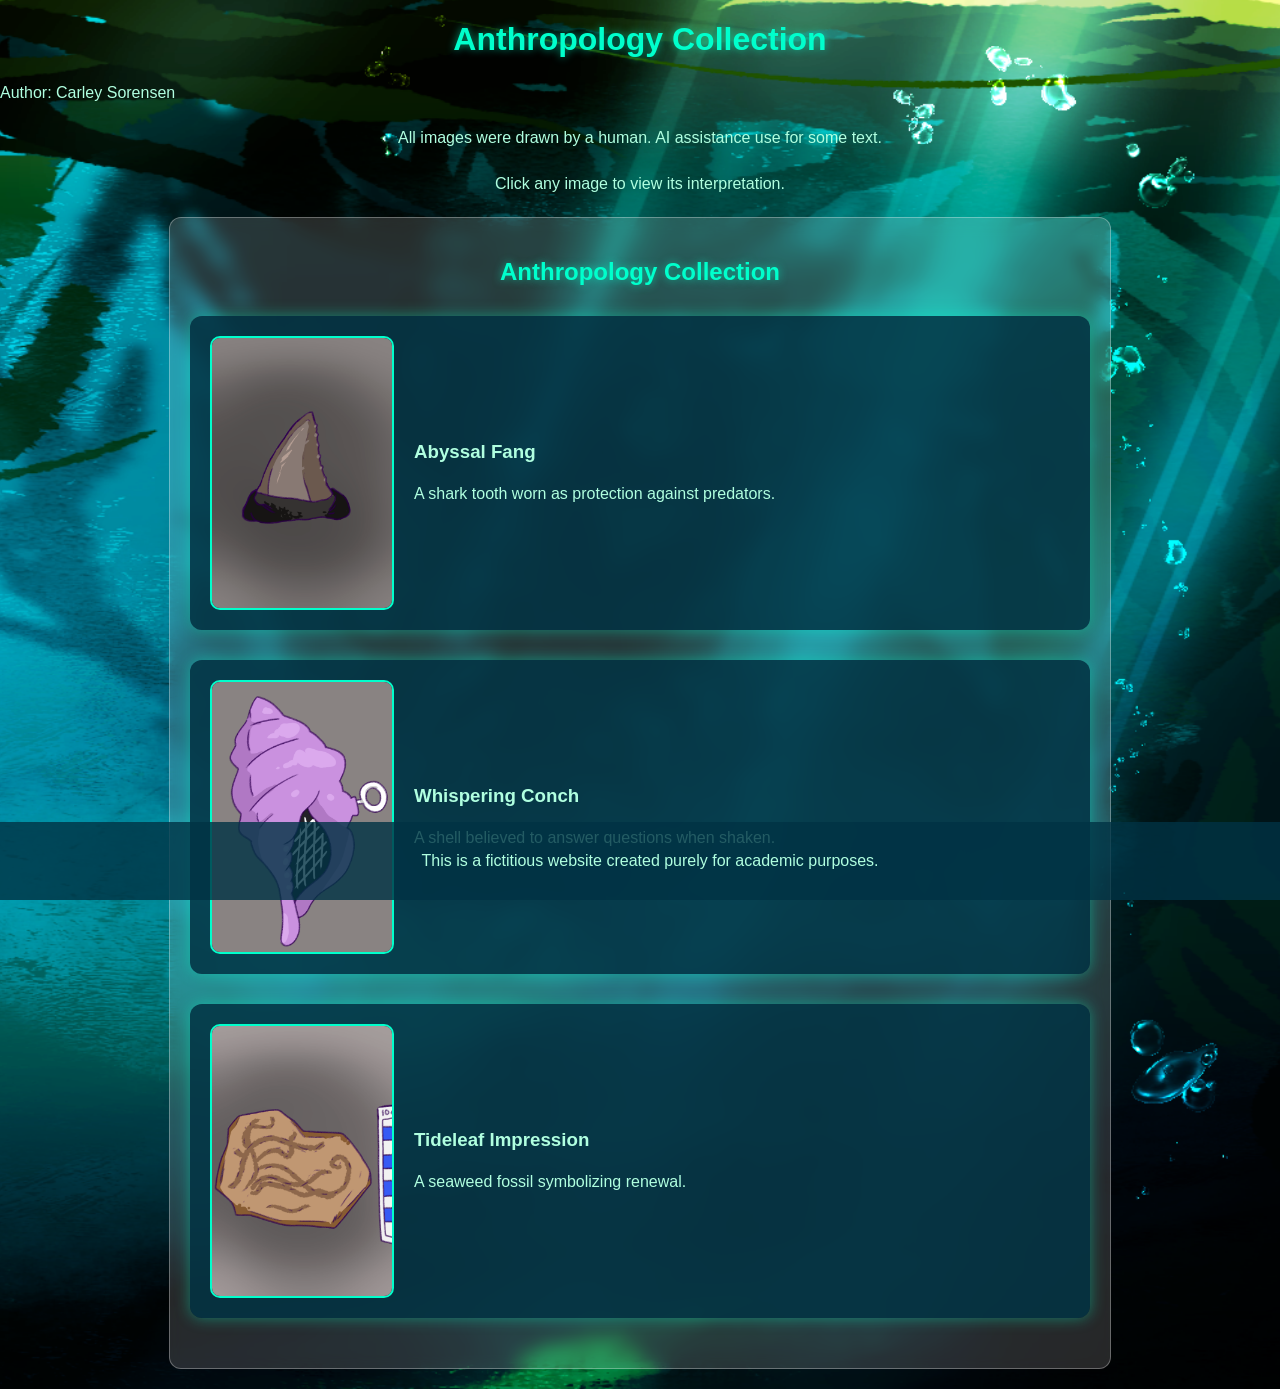
==== html/anthropology.html @ e2dc2553 "Add files via upload" ====
<!DOCTYPE html>
<html lang="en">
<head>
    <meta charset="UTF-8">
    <meta name="viewport" content="width=device-width, initial-scale=1.0">
    <meta name="author" content="Carley Sorensen">
    <meta name="robots" content="noindex, nofollow">
    <title>AquaAncient Museum - Anthropology</title>
    <link rel="stylesheet" href="../css/style.css">
</head>

<body>
<header>
    <h1>Anthropology Collection</h1>
    <p class="author">Author: Carley Sorensen</p>
</header>

<main>

<p class="ai-note" style="text-align:center; margin:20px;">
    All images were drawn by a human. AI assistance use for some text.
</p>

<p style="text-align:center; margin-bottom:20px;">
    Click any image to view its interpretation.
</p>

<section class="content-box">
    <h2>Anthropology Collection</h2>

    <div class="staff-profile">
        <img src="../images/collections/Artifacts2.png"
             alt="Prehistoric shark tooth"
             class="open-modal"
             data-modal-target="#modal-text-fang">
        <div>
            <h3>Abyssal Fang</h3>
            <p>A shark tooth worn as protection against predators.</p>
        </div>
    </div>

    <div class="staff-profile">
        <img src="../images/collections/Artifacts3.png"
             alt="Ammonite shell conch"
             class="open-modal"
             data-modal-target="#modal-text-conch">
        <div>
            <h3>Whispering Conch</h3>
            <p>A shell believed to answer questions when shaken.</p>
        </div>
    </div>

    <div class="staff-profile">
        <img src="../images/collections/Artifacts4.png"
             alt="Seaweed impression fossil"
             class="open-modal"
             data-modal-target="#modal-text-tideleaf">
        <div>
            <h3>Tideleaf Impression</h3>
            <p>A seaweed fossil symbolizing renewal.</p>
        </div>
    </div>
</section>

</main>

<footer>
    <p>This is a fictitious website created purely for academic purposes.</p>
</footer>

<!-- MODAL SHELL -->
<div class="modal" id="modal" style="display:none">
  <div class="modal-content">
    <button class="close-modal">x</button>
    <div id="modal-body"></div>
  </div>
</div>

<!-- HIDDEN MODAL CONTENT -->

<div class="modal-item" id="modal-text-fang" hidden>
  <h2>Abyssal Fang</h2>
  <p><strong>Material:</strong> Fossilized dentin and enamel</p>
  <p><strong>Function:</strong> Protective ornament</p>
  <p><strong>Location Found:</strong> Reef burial mound</p>
  <p>This massive tooth was drilled and worn as a pendant, likely suspended from woven fibers or leather cords. Its size and sharp edges would have made it an impressive symbol of strength, especially in communities that depended on the sea for survival. Coastal cultures believed the fang carried the spirit of the predator it once belonged to, granting the wearer courage and protection during long ocean journeys. Some burial sites show individuals interred with similar teeth placed over the chest, suggesting they were valued both in life and in death. The drilled hole is carefully smoothed, indicating it was worn for extended periods rather than displayed occasionally. Scratches along the surface hint at contact with tools or armor, possibly from ritual combat or symbolic trials. Whether used as a charm, status symbol, or protective token, the Abyssal Fang represents the deep respect ancient peoples held for the power of ocean predators.</p>
</div>

<div class="modal-item" id="modal-text-conch" hidden>
  <h2>Whispering Conch</h2>
  <p><strong>Material:</strong> Fossilized ammonite shell</p>
  <p><strong>Function:</strong> Ritual decision tool</p>
  <p><strong>Location Found:</strong> Tidal flat ceremony site</p>
  <p>Whispering Conch

Material: Fossilized shell with calcite infill
Function: Ritual decision-making object
Location Found: Tidal flat burial site

This shell was used in rituals where participants asked it questions for guidance, believing the sounds within carried answers from the sea. It’s theorized that most replies were often vague like, “I don’t think so,” or “Maybe some day.” The smooth interior suggests frequent handling, and the edges show signs of polishing, possibly from repeated ceremonial use. Some traditions describe leaders holding the conch to their ear before making decisions, interpreting the echoing noises as approval or warning. Others suggest it functioned more like a symbolic oracle, where the act of asking a question encouraged reflection rather than literal prophecy. Its spiral shape, often associated with cycles and journeys, may have reinforced its role as a guide through uncertain choices. Fragments of similar shells have been found near council circles and ceremonial fires, indicating it played a part in important gatherings. Whether treated as a sacred voice or a tool for meditation, the Whispering Conch appears to have been central to spiritual decision-making practices.
</p>
</div>

<div class="modal-item" id="modal-text-tideleaf" hidden>
  <h2>Tideleaf Impression</h2>
  <p><strong>Material:</strong> Stone slab</p>
  <p><strong>Function:</strong> Decorative or symbolic object</p>
  <p><strong>Location Found:</strong> Cliffside dwelling site</p>
  <p>This fossilized seaweed imprint shows polished corners, suggesting it was displayed or handled often rather than left as a simple geological sample. Its delicate branching patterns resemble growing plants, making it a natural symbol of renewal, fertility, and the rhythms of the ocean. Some researchers believe it was placed near doorways or sleeping areas as a sign of protection and steady growth. Others argue it may have been used in seasonal rituals, where the turning of tides and currents represented the passing of time. Traces of pigment along one edge hint that it may once have been painted or decorated, adding to its symbolic value. Similar impressions have been found in communal living spaces, suggesting it held meaning beyond a single household. Whether viewed as a protective charm, a seasonal marker, or a decorative object, the Tideleaf Impression reflects the close relationship between ancient coastal communities and the natural cycles around them.</p>
</div>

<script>
(function(){
  const modal      = document.getElementById('modal');
  const modalBody  = document.getElementById('modal-body');
  const closeBtn   = modal.querySelector('.close-modal');
  let lastTrigger  = null;

  function openFrom(selector, trigger){
    const src = document.querySelector(selector);
    if (!src) { console.warn('Missing modal content:', selector); return; }
    modalBody.innerHTML = src.innerHTML;
    modal.style.display = 'block';
    lastTrigger = trigger || null;
    closeBtn.focus();
    document.body.style.overflow = 'hidden';
  }

  function closeModal(){
    modal.style.display = 'none';
    modalBody.innerHTML = '';
    document.body.style.overflow = '';
    if (lastTrigger) lastTrigger.focus();
  }

  document.addEventListener('click', (e)=>{
    const trigger = e.target.closest('[data-modal-target]');
    if (trigger){
      e.preventDefault();
      openFrom(trigger.getAttribute('data-modal-target'), trigger);
      return;
    }
    if (e.target === modal || e.target.closest('.close-modal')) closeModal();
  });

  document.addEventListener('keydown', (e)=>{
    if (e.key === 'Escape' && modal.style.display === 'block') closeModal();
  });
})();
</script>

<script src="../js/modal.js"></script>
</body>
</html>
---- css/style.css ----
body, html {
    margin: 0;
    padding: 0;
    font-family: Arial, sans-serif;
    min-height: 100%;
}

body {
    color: #b0ffe0;
    background-image: url("../images/seaweedbackground.png");
    background-size: cover;
    background-repeat: no-repeat;
    background-position: center;
}

nav {
    display: flex;
    justify-content: center;
    gap: 20px;
    background-color: rgba(0, 51, 68, 0.8);
    padding: 10px;
    box-shadow: 0 2px 5px #00cc99;
}

nav button {
    background-color: #00cc99;
    color: #003344;
    border: none;
    padding: 10px 20px;
    cursor: pointer;
    font-weight: bold;
    border-radius: 5px;
    transition: 0.3s;
}

nav button:hover {
    background-color: #b0ffe0;
}

h1, h2 {
    text-align: center;
    color: #00ffcc;
    text-shadow: 0 0 8px rgba(0, 255, 204, 0.6);
}

p {
    line-height: 1.6;
}

footer {
    text-align: center;
    padding: 10px;
    background-color: rgba(0, 51, 68, 0.8);
    color: #b0ffe0;
    position: fixed;
    width: 100%;
    bottom: 0;
}

.staff-profile {
    display: flex;
    align-items: center;
    gap: 20px;
    margin: 30px auto;
    max-width: 900px;
    background-color: rgba(0, 51, 68, 0.85);
    padding: 20px;
    border-radius: 12px;
    box-shadow: 0 0 15px rgba(0, 255, 204, 0.4);
}

.staff-profile img {
    width: 180px;
    border-radius: 10px;
    border: 2px solid #00ffcc;
}

.artifact-grid {
    display: flex;
    flex-wrap: wrap;
    justify-content: center;
    gap: 20px;
    margin-top: 20px;
}

.artifact {
    background-color: rgba(0, 51, 68, 0.8);
    padding: 10px;
    border-radius: 10px;
    width: 200px;
    text-align: center;
    box-shadow: 0 0 10px #00cc99;
}

.artifact img {
    width: 100%;
    border-radius: 5px;
    border: 1px solid #00ffcc;
}

.home-grid {
    display: flex;
    justify-content: space-around;
    gap: 20px;
    padding: 40px;
    flex-wrap: wrap;
}

.home-column {
    background: rgba(255, 255, 255, 0.15);
    padding: 20px;
    border-radius: 12px;
    backdrop-filter: blur(8px);
    -webkit-backdrop-filter: blur(8px);
    border: 1px solid rgba(255, 255, 255, 0.3);
    width: 30%;
    min-width: 250px;
}

.content-box {
    background: rgba(255, 255, 255, 0.15);
    padding: 20px;
    margin: 20px auto;
    border-radius: 12px;
    backdrop-filter: blur(8px);
    -webkit-backdrop-filter: blur(8px);
    border: 1px solid rgba(255, 255, 255, 0.3);
    max-width: 900px;
}

.shop-container {
    display: flex;
    flex-wrap: wrap;
    gap: 20px;
    justify-content: center;
    padding: 20px;
}

.souvenir-item {
    width: 230px;
    padding: 15px;
    background: rgba(255,255,255,0.9);
    border-radius: 8px;
    text-align: center;
}

.souvenir-item img {
    width: 100%;
    border-radius: 6px;
    cursor: pointer;
}

.price {
    font-weight: bold;
    margin: 10px 0;
}

.modal {
    display: none;
    position: fixed;
    z-index: 1000;
    padding-top: 60px;
    left: 0;
    top: 0;
    width: 100%;
    height: 100%;
    background-color: rgba(0,0,0,0.8);
}

.modal-content {
    display: block;
    margin: auto;
    max-width: 60%;
    border-radius: 8px;
}

.shop-container {
    display: flex;
    flex-wrap: wrap;
    justify-content: center;
    gap: 25px;
    padding: 40px;
}

.souvenir-item {
    background-color: rgba(0, 51, 68, 0.85);
    border-radius: 12px;
    padding: 15px;
    width: 220px;
    text-align: center;
    box-shadow: 0 0 15px rgba(0, 255, 204, 0.4);
    transition: transform 0.2s ease, box-shadow 0.2s ease;
}

.souvenir-item:hover {
    transform: translateY(-5px);
    box-shadow: 0 0 20px rgba(0, 255, 204, 0.7);
}

.souvenir-item img {
    width: 100%;
    border-radius: 8px;
    border: 2px solid #00ffcc;
    margin-bottom: 10px;
    cursor: pointer;
}

.souvenir-item h3 {
    color: #00ffcc;
    margin: 10px 0 5px;
}

.souvenir-item p {
    font-size: 0.9rem;
    margin-bottom: 10px;
}

.souvenir-item button {
    background-color: #00cc99;
    color: #003344;
    border: none;
    padding: 8px 12px;
    font-weight: bold;
    border-radius: 5px;
    cursor: pointer;
    transition: 0.3s;
}

.souvenir-item button:hover {
    background-color: #b0ffe0;
}
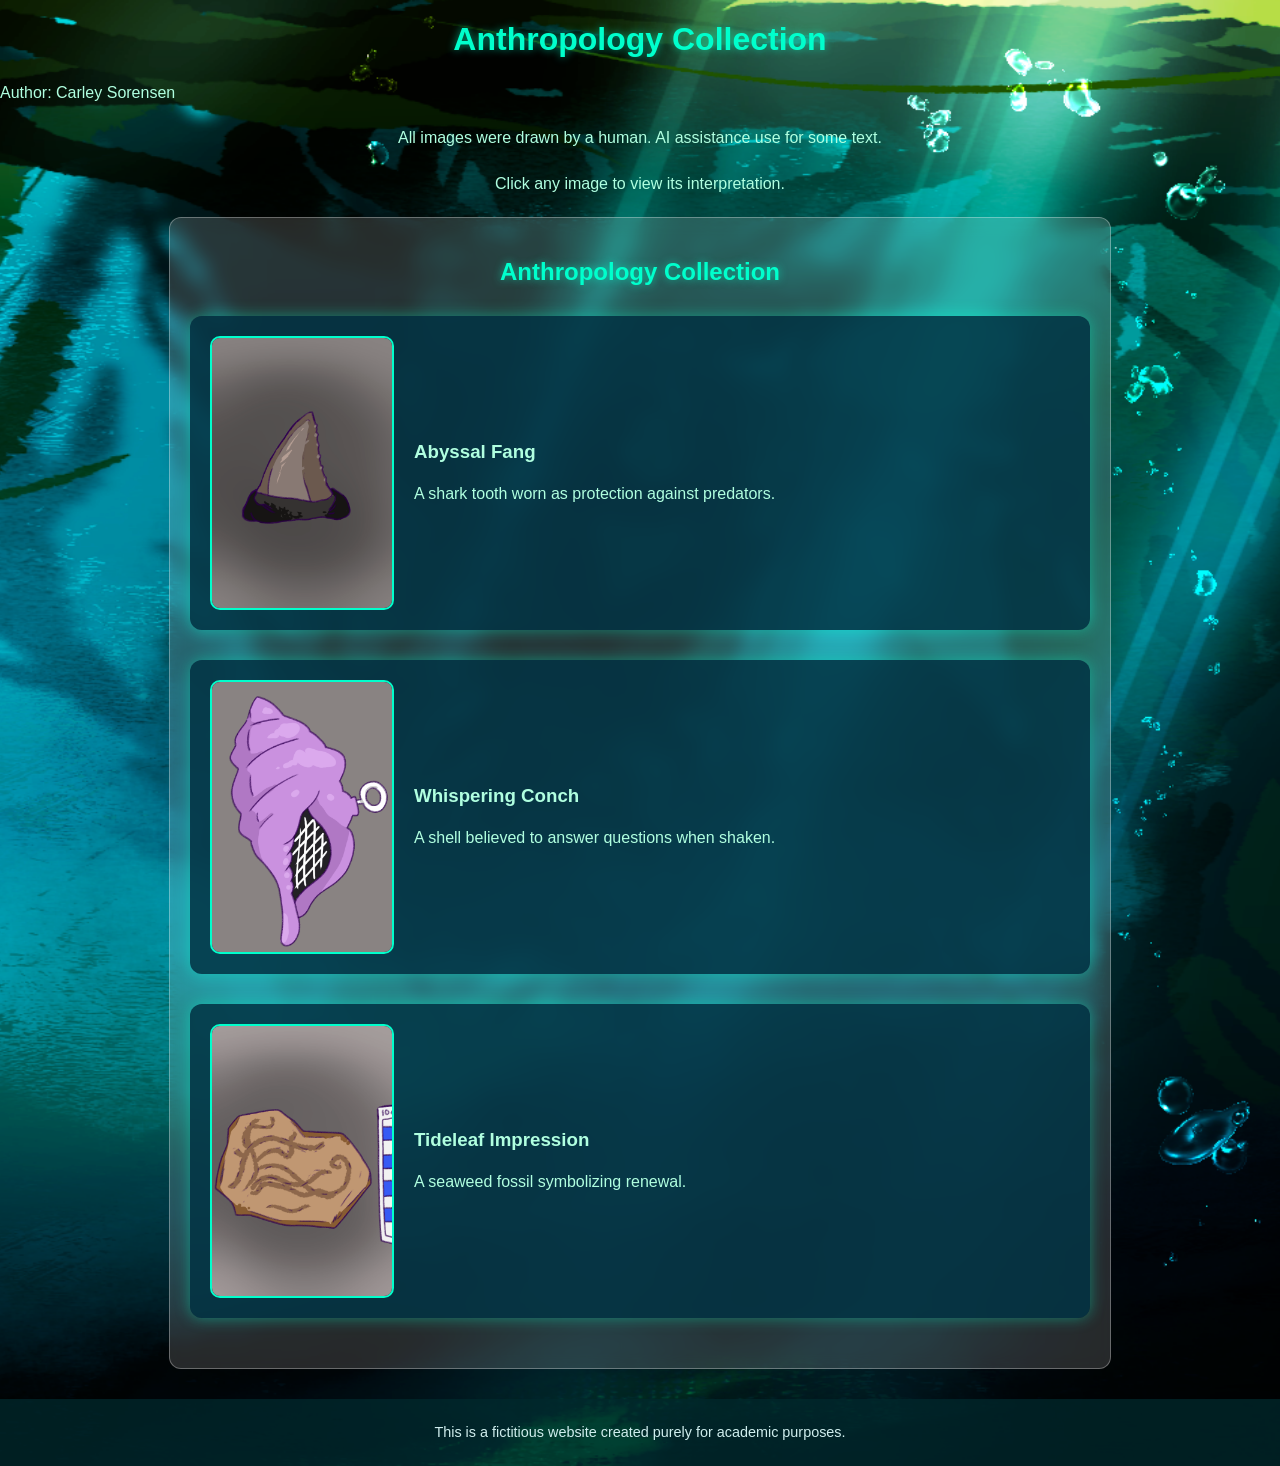
==== commit 87bab26c: "Update anthropology.html" ====
--- a/html/anthropology.html
+++ b/html/anthropology.html
@@ -68,15 +68,12 @@
     <p>This is a fictitious website created purely for academic purposes.</p>
 </footer>
 
-<!-- MODAL SHELL -->
 <div class="modal" id="modal" style="display:none">
   <div class="modal-content">
     <button class="close-modal">x</button>
     <div id="modal-body"></div>
   </div>
 </div>
-
-<!-- HIDDEN MODAL CONTENT -->
 
 <div class="modal-item" id="modal-text-fang" hidden>
   <h2>Abyssal Fang</h2>
@@ -97,7 +94,7 @@
 Function: Ritual decision-making object
 Location Found: Tidal flat burial site
 
-This shell was used in rituals where participants asked it questions for guidance, believing the sounds within carried answers from the sea. It’s theorized that most replies were often vague like, “I don’t think so,” or “Maybe some day.” The smooth interior suggests frequent handling, and the edges show signs of polishing, possibly from repeated ceremonial use. Some traditions describe leaders holding the conch to their ear before making decisions, interpreting the echoing noises as approval or warning. Others suggest it functioned more like a symbolic oracle, where the act of asking a question encouraged reflection rather than literal prophecy. Its spiral shape, often associated with cycles and journeys, may have reinforced its role as a guide through uncertain choices. Fragments of similar shells have been found near council circles and ceremonial fires, indicating it played a part in important gatherings. Whether treated as a sacred voice or a tool for meditation, the Whispering Conch appears to have been central to spiritual decision-making practices.
+This shell was used in rituals where participants asked it questions for guidance, believing the sounds within carried answers from the sea. It's theorized that most replies were often vague like, “I don't think so,” or “Maybe some day.” The smooth interior suggests frequent handling, and the edges show signs of polishing, possibly from repeated ceremonial use. Some traditions describe leaders holding the conch to their ear before making decisions, interpreting the echoing noises as approval or warning. Others suggest it functioned more like a symbolic oracle, where the act of asking a question encouraged reflection rather than literal prophecy. Its spiral shape, often associated with cycles and journeys, may have reinforced its role as a guide through uncertain choices. Fragments of similar shells have been found near council circles and ceremonial fires, indicating it played a part in important gatherings. Whether treated as a sacred voice or a tool for meditation, the Whispering Conch appears to have been central to spiritual decision-making practices.
 </p>
 </div>
 
@@ -151,4 +148,4 @@
 
 <script src="../js/modal.js"></script>
 </body>
-</html>+</html>
--- a/css/style.css
+++ b/css/style.css
@@ -48,13 +48,12 @@
 }
 
 footer {
-    text-align: center;
-    padding: 10px;
-    background-color: rgba(0, 51, 68, 0.8);
-    color: #b0ffe0;
-    position: fixed;
-    width: 100%;
-    bottom: 0;
+    background: rgba(0, 40, 45, 0.75);
+    color: #cfeeee;
+    text-align: center;
+    padding: 8px 10px;
+    font-size: 0.9rem;
+    margin-top: 30px;
 }
 
 .staff-profile {
@@ -164,7 +163,7 @@
     top: 0;
     width: 100%;
     height: 100%;
-    background-color: rgba(0,0,0,0.8);
+    background-color: rgba(0, 0, 0, 0.95);
 }
 
 .modal-content {
@@ -229,3 +228,114 @@
 .souvenir-item button:hover {
     background-color: #b0ffe0;
 }
+
+.collection-grid {
+    display: grid;
+    grid-template-columns: repeat(auto-fit, minmax(250px, 1fr));
+    gap: 25px;
+    padding: 20px;
+}
+
+.collection-card {
+    background: rgba(0, 20, 40, 0.9);
+    border: 3px solid #4cc9f0;
+    border-radius: 12px;
+    padding: 15px;
+    text-align: center;
+    transition: transform 0.25s ease, box-shadow 0.25s ease;
+    cursor: pointer;
+}
+
+.collection-card img {
+    width: 100%;
+    height: auto;
+    border-radius: 8px;
+    border: 2px solid #90e0ef;
+    margin-bottom: 10px;
+}
+
+.collection-card h3 {
+    color: #caf0f8;
+    margin: 10px 0 5px 0;
+}
+
+.collection-card p {
+    color: #ade8f4;
+    font-size: 0.95em;
+}
+
+.site-button {
+    background-color: #00cc99;
+    color: #003344;
+    border: none;
+    padding: 10px 20px;
+    cursor: pointer;
+    font-weight: bold;
+    border-radius: 5px;
+    transition: 0.3s;
+}
+
+.site-button:hover {
+    background-color: #b0ffe0;
+}
+
+#cart-output {
+    max-width: 900px;
+    margin: 30px auto;
+    padding: 25px;
+    background: rgba(0, 30, 40, 0.85);
+    border-radius: 12px;
+    box-shadow: 0 0 20px rgba(0, 0, 0, 0.4);
+    color: #e8f6f9;
+}
+
+#cart-output table {
+    width: 100%;
+    border-collapse: collapse;
+    margin-bottom: 20px;
+}
+
+#cart-output th,
+#cart-output td {
+    padding: 10px;
+    border-bottom: 1px solid rgba(255,255,255,0.2);
+}
+
+#cart-output th {
+    text-align: left;
+    font-weight: bold;
+    color: #bfefff;
+}
+
+#cart-output td {
+    color: #e8f6f9;
+}
+
+#cart-output .amount {
+    text-align: right;
+    font-variant-numeric: tabular-nums;
+}
+
+#cart-output img {
+    border-radius: 6px;
+}
+
+#cart-output button {
+    background: #1c7c8c;
+    color: white;
+    border: none;
+    padding: 6px 12px;
+    border-radius: 6px;
+    cursor: pointer;
+    font-size: 0.9rem;
+    transition: background 0.2s ease;
+}
+
+#cart-output button:hover {
+    background: #145e69;
+}
+
+#cart-output h3 {
+    margin-top: 20px;
+    color: #bfefff;
+}
